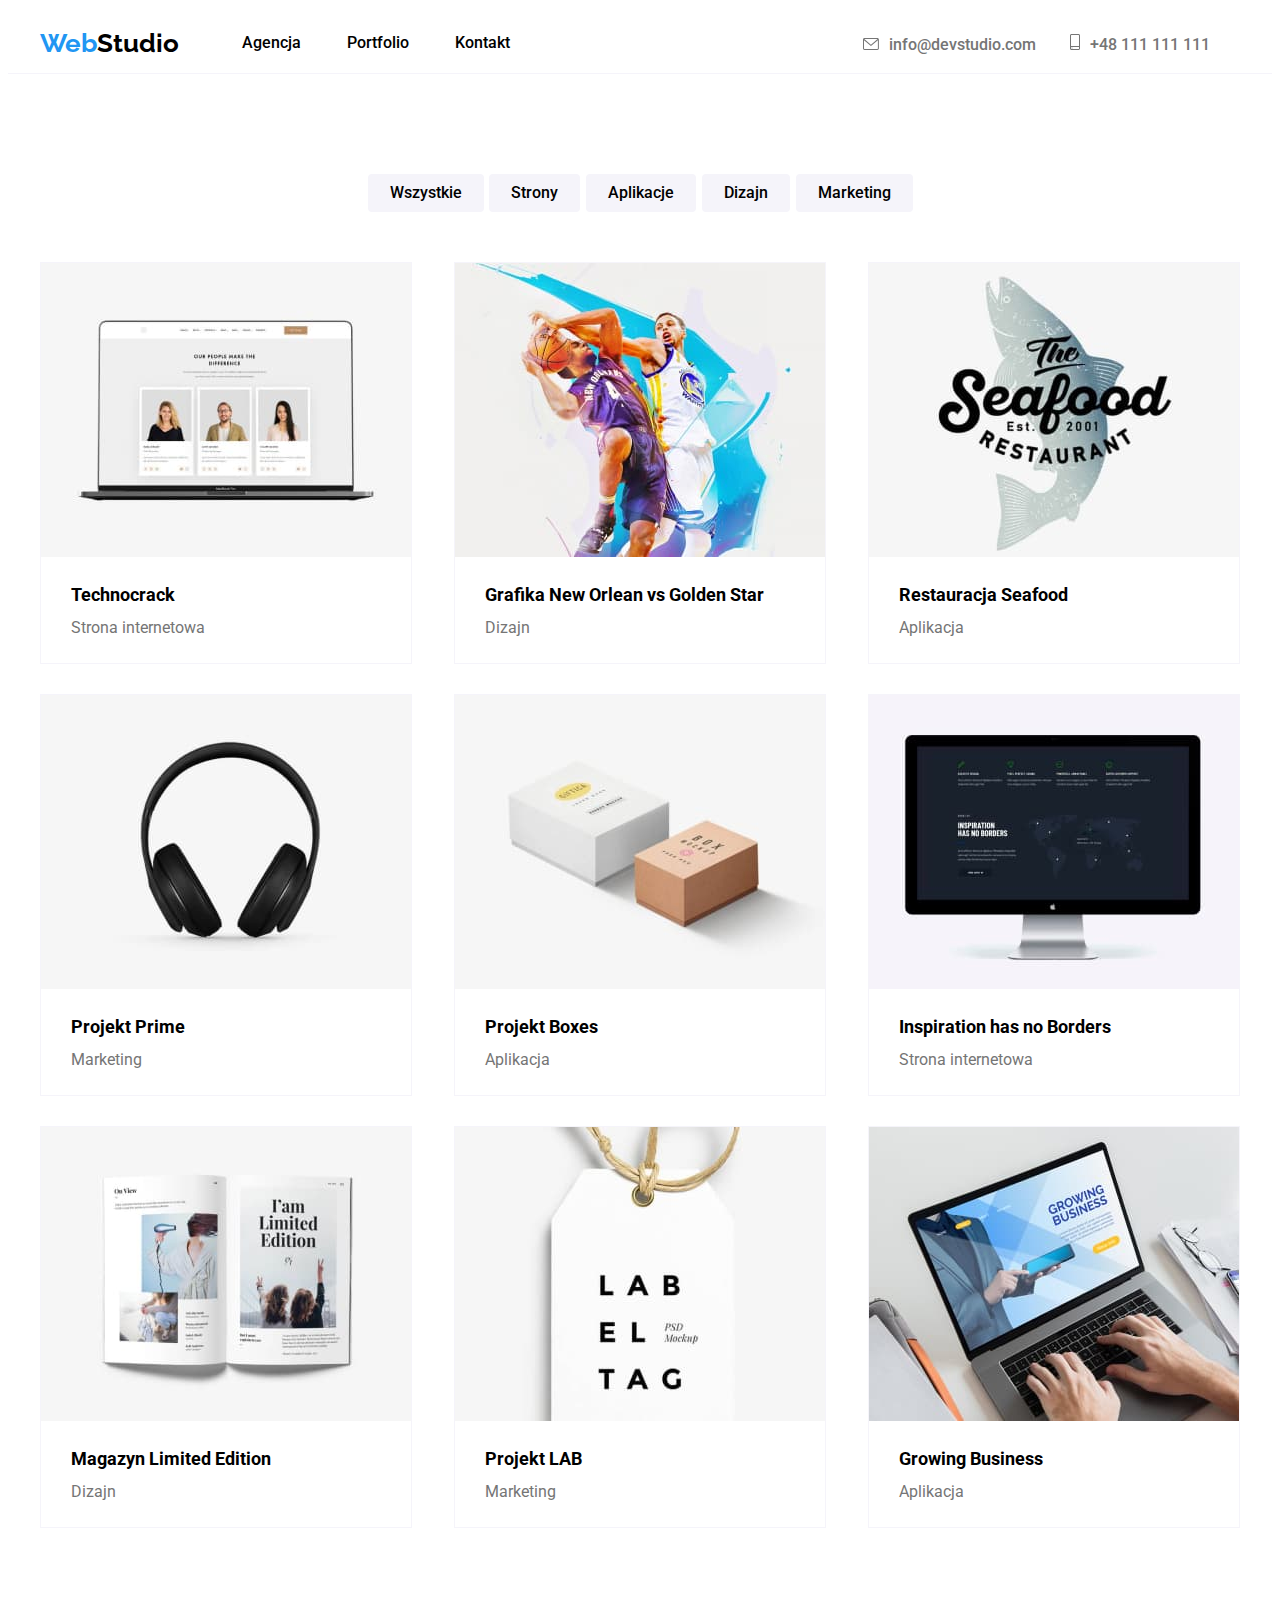
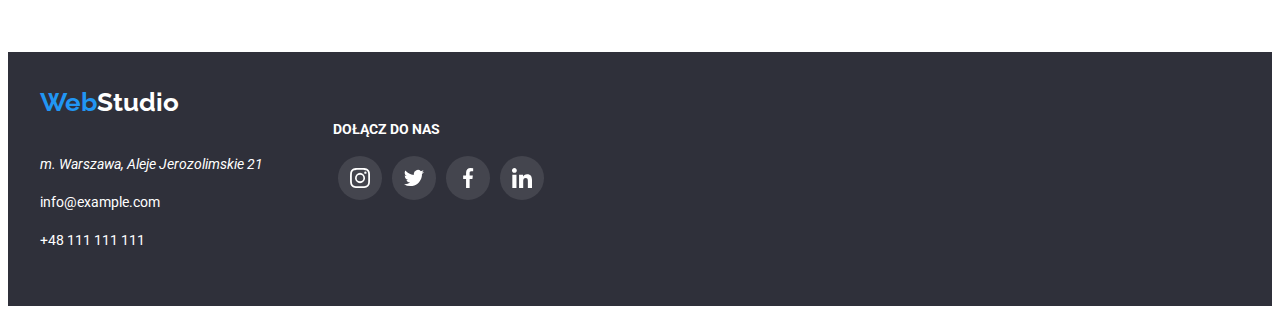
==== portfolio.html @ d62d9114 "copy 1 time" ====
<!DOCTYPE html><!--Format Pliku dla wyszukiwarki-->
<html lang="pl">
    <head>
        <title>Portfolio</title><!--Tytuł Strony-->
        <meta charset="utf-8"/><!--System kodowania-->
        <meta name="description" content="Drugie zadanie domowe"/><!--Opis strony-->
        <meta name="keywords" content="homework2, goit, fullstack, developer"/><!--Słowa klucz-->
        <link rel="stylesheet" href="https://cdnjs.cloudflare.com/ajax/libs/modern-normalize/1.1.0/modern-normalize.min.css" integrity="sha512-wpPYUAdjBVSE4KJnH1VR1HeZfpl1ub8YT/NKx4PuQ5NmX2tKuGu6U/JRp5y+Y8XG2tV+wKQpNHVUX03MfMFn9Q==" crossorigin="anonymous" referrerpolicy="no-referrer" />
        <link rel="stylesheet" href="./css/style.css"/>
        <link rel="preconnect" href="https://fonts.googleapis.com">
        <link rel="preconnect" href="https://fonts.gstatic.com" crossorigin>
        <link href="https://fonts.googleapis.com/css2?family=Raleway:wght@700&family=Roboto:wght@400;500;700;900&display=swap" rel="stylesheet">
    </head>
    <body> 
        <header><!--Nagłówek-->
            <div class="container header">
                <a class="box" href="https://bgal23.github.io/goit-markup-hw-05/">
                    <h4 class="logo"><span class="blue">Web</span>Studio</h4>
                </a><!--Główny link-->
                <nav><!--Nawigacja do podstron-->
                    <ul class="box">
                        <li class="item"><a class="link" href="https://bgal23.github.io/goit-markup-hw-05/">Agencja</a></li>
                        <li class="item"><a class="link" href="./portfolio.html">Portfolio</a></li>
                        <li class="item"><a class="link" href="./kontakt.html">Kontakt</a></li>
                    </ul>
                </nav>
                <div class="box-right">
                    <span><a class="link-2" href="mailto:info@devstudio.com"><svg width="16px" height="12px">
                                <use href="./images/icons.svg#icon-envelope"></use>
                            </svg>info@devstudio.com</a></span><!--Mail-->
                    <span><a class="link-2" href="tel:+48111111111"><svg width="10px" height="16px">
                                <use href="./images/icons.svg#icon-smartphone"></use>
                            </svg>+48 111 111 111</a></span><!--Telefon-->
                </div>
            </div>
        </header>
        <main><!--Główna-->
            <div class="box-portfolio">
                <div class="box-buttons container">
                    <button type="button">Wszystkie</button>
                    <button type="button">Strony</button>
                    <button type="button">Aplikacje</button>
                    <button type="button">Dizajn</button>
                    <button type="button">Marketing</button>
                </div>
                <section class="section-fifth">
                    <div>
                        <ul class="box container">
                            <li class="item"><img src="./images/img3.1.jpg" width="370" height="294" alt="laptop"><h4 class="font">Technocrack</h4><p class="font-2">Strona internetowa</p></li>
                            <li class="item"><img src="./images/img3.2.jpg" width="370" height="294" alt="basketball"><h4 class="font">Grafika New Orlean vs Golden Star</h4><p class="font-2">Dizajn</p></li>
                            <li class="item"><img src="./images/img3.3.jpg" width="370" height="294" alt="logo fish"><h4 class="font">Restauracja Seafood</h4><p class="font-2">Aplikacja</p></li>
                            <li class="item"><img src="./images/img3.4.jpg" width="370" height="294" alt="headphones"><h4 class="font">Projekt Prime</h4><p class="font-2">Marketing</p></li>
                            <li class="item"><img src="./images/img3.5.jpg" width="370" height="294" alt="boxes"><h4 class="font">Projekt Boxes</h4><p class="font-2">Aplikacja</p></li>
                            <li class="item"><img src="./images/img3.6.jpg" width="370" height="294" alt="monitor"><h4 class="font">Inspiration has no Borders</h4><p class="font-2">Strona internetowa</p></li>
                            <li class="item"><img src="./images/img3.7.jpg" width="370" height="294" alt="book"><h4 class="font">Magazyn Limited Edition</h4><p class="font-2">Dizajn</p></li>
                            <li class="item"><img src="./images/img3.8.jpg" width="370" height="294" alt="tag"><h4 class="font">Projekt LAB</h4><p class="font-2">Marketing</p></li>
                            <li class="item"><img src="./images/img3.9.jpg" width="370" height="294" alt="laptop"><h4 class="font">Growing Business</h4><p class="font-2">Aplikacja</p></li>
                        </ul>
                    </div>
                </section>
            </div>
        </main>
        <footer><!--Stopka-->
            <div class="footer container">
                <div>
                    <h4 class="logo"><span class="blue">Web</span>Studio</h4>
                    <address><p>m. Warszawa, Aleje Jerozolimskie 21</p></address><!--Adres-->
                    <p>info@example.com</p>
                    <p>+48 111 111 111</p>
                </div>
                <div class="box">
                    <h5 class="font">DOŁĄCZ DO NAS</h5>
                    <ul class="item">
                        <li><svg class="icon" width="44px" height="44px"><use href="./images/icons.svg#icon-instagram"></use></svg></li>
                        <li><svg class="icon" width="44px" height="44px"><use href="./images/icons.svg#icon-twitter"></use></svg></li>
                        <li><svg class="icon" width="44px" height="44px"><use href="./images/icons.svg#icon-facebook"></use></svg></li>
                        <li><svg class="icon" width="44px" height="44px"><use href="./images/icons.svg#icon-linkedin"></use></svg></li>
                    </ul>
                </div>
            </div>
        </footer>
    </body>
</html>
---- css/style.css ----
:root {
    --black-color: #000000;
    --white-color: #ffffff;
    --dark-color: #2F303A;
    --blue-color: #2196F3;
    --grey-color: #757575;
    --light-color: #F5F4FA;
    --light2-color: #AFB1B8;
} 
body {
    color: var(--grey-color);
    font-family: 'Roboto', sans-serif;
    font-size: 14px;
    font-weight: 400;
    line-height: 16px;
}

header {
    background-color: var(--white-color);
    font-weight: 500;
    color: var(--black-color);
    font-size: 16px;
    height: 80px;
}
footer {
    background: var(--dark-color);
    color: var(--white-color);
    line-height: 1.5rem;
    display: flex;
    flex-direction: column;
}
.logo {
    font-family: 'Raleway';
    font-weight: 700;
    font-size: 26px;
    line-height: 1.9375rem;
}
.logo .blue {
    color:  var(--blue-color);
}
.section-first {
    background-image: linear-gradient(rgba(47, 48, 58, 0.4),rgba(47, 48, 58, 0.4)), url(../images/background.jpg);
    background-repeat: no-repeat;
    background-position: 50%;
    background-size: 1600px;
    color: var(--white-color);
    font-weight: 900;
    font-size: 44px;
    line-height: 4.75rem;
    display: flex;
    flex-direction: column;
    justify-content: center;
    height: 600px;
    margin: auto;
    text-align: center;
    border-top: 1px solid var(--light-color);
}    
.section-first .item {
    max-width: 900px;
    margin: 100px auto 0;
}
.section-second .font{
    color: var(--black-color);
    font-weight: 700;
    text-transform: uppercase;
    padding: 0 30px 0;
}
.section-second .item {
    line-height: 1.5rem;
    padding: 0 30px;
}
.section-second .icon {
    width: 270px;
    height: 120px;
    margin-left: 25px;
    background-color: var(--light-color);
    border-radius: 4px;
} 
.section-third .big-font {
    font-weight: 700;
    font-size: 36px;
    line-height: 2.625rem;
    color: var(--black-color);
    display: flex;
    justify-content: center;
    align-items: center;
    margin: 50px;
}
.section-fourth {
    background: var(--light-color);
    font-weight: 500;
    font-size: 16px;
    line-height: 1.1875rem;
}
.section-fourth .big-font {
    font-weight: 700;
    font-size: 36px;
    line-height: 2.625rem;
    color: var(--black-color);
    display: flex;
    justify-content: center;
    align-items: center;
    margin-top: 94px;
}
.section-fourth .font {
    font-weight: 500;
    color: var(--black-color);
}
.section-4 .big-font {
    font-weight: 700;
    font-size: 36px;
    line-height: 2.625rem;
    color: var(--black-color);
    display: flex;
    justify-content: center;
    align-items: center;
    margin-top: 94px;
}
.section-4 .box {
list-style-type: none;
display: flex;
justify-content: space-between;
padding: 0;
margin-bottom: 94px;
}
.section-4 .icon {
    border: 1px solid var(--light2-color);
    fill: var(--light2-color);
    border-radius: 4px;
    cursor: pointer;
}
.section-4 .icon:hover {
    border: 1px solid var(--blue-color);
    fill: var(--blue-color);
}
.section-fifth {
    font-size: 16px;
    line-height: 1.875rem;
}
.section-fifth .font{
    font-weight: 700;
    font-size: 18px;
    line-height: 2.25rem;
    color:  var(--black-color);
    margin: 20px 0 0 30px;

}
.section-fifth .font-2{
    margin-left: 30px;
    margin:0 0 20px 30px;
}
a {
    text-decoration: none;
    color: var(--black-color);
}
.link:hover {
    color: var(--blue-color);
}
.link-2 {
    color: var(--grey-color);
    margin-right: 30px;
    fill: var(--grey-color);
}
.link-2 > svg {
    margin-right: 10px;
}
.link-2:hover {
    color: var(--blue-color);
    fill: var(--blue-color);
}
button {
    background: var(--light-color);
    color: var(--black-color);
    cursor: pointer;
    font-weight: 500;
    font-size: 16px;
    border-radius: 4px;
    border: none;
    font-family: 'Roboto', sans-serif;
    line-height: 1.625rem;
}
button:hover {
    background: var(--blue-color);
    color: var(--light-color);
}
.order {
    background: var(--blue-color);
    color: var(--light-color);
    width: 200px;
    min-height: 50px;
    margin: 30px auto 100px;
}
.container {
    width: 1200px;
    margin: 0 auto;
}
.header {
    display: flex;
    align-items: center;
    margin-top: -15px;
}
.header .box {
    display: flex;
    list-style-type: none;
}
.header .box-right {
    margin-left: auto;
}
.item {
    padding: 0 23px 0;
}
.section-second .box {
    display: flex;
    justify-content: space-between;
    align-items: flex-start;
    margin: 94px -30px 94px;
    list-style-type: none;
    padding: 0;
}
.section-third .box { 
    display: flex;
    justify-content: space-between;
    list-style-type: none;
    padding: 0;
}
.section-third .item {
    padding: 0;
}
.section-fourth .box-top {
    display: flex;
    flex-direction: column;
    margin-top: 94px;
    padding-bottom: 94px;
}
.section-fourth .box-bottom {
    display: flex;
    justify-content: space-between;
    padding: 0;
}
.box-bottom .icon {
    margin: 16px 5px 30px;
    background-color: transparent;
    fill: var(--light2-color);
    cursor: pointer;
}
.box-bottom .icon:hover {
    background-color: var(--blue-color);
    fill: var(--white-color);
    border-radius: 22px;
}
.section-fourth .item {
    padding: 0;
    display: flex;
    flex-direction: column;
    align-items: center;
    background-color: var(--white-color);
    box-shadow: 0px 1px 3px rgba(0, 0, 0, 0.12), 0px 1px 1px rgba(0, 0, 0, 0.14), 0px 2px 1px rgba(0, 0, 0, 0.2);
    border-radius: 0px 0px 4px 4px;
}
.footer {
    display: flex;
    justify-content: flex-start;
    padding-bottom: 40px;
}
.footer .font {
    font-weight: 700;
    font-size: 14px;
    line-height: 16px;
    margin-bottom: 5px;
}
.footer .box {
    display: flex;
    flex-direction: column;
    margin-left: 70px;
    justify-content: center;
}
.footer .item {
    list-style-type: none;
    display: flex;
    padding: 0;
}
.footer .icon {
    fill: var(--white-color);
    background-color: rgba(255, 255, 255, 0.1);
    border-radius: 22px;
    margin: 0 5px 0;
    cursor: pointer;
}
.footer .icon:hover {
    fill: var(--white-color);
    background-color: var(--blue-color);
    border-radius: 22px;
}
.box-portfolio {
    display: flex;
    flex-direction: column;
    border-top: 1px solid var(--light-color);
    padding: 100px 0 0 ;
}
.box-buttons {
    width: 545px;
    display: flex;
    justify-content: space-between;
    height: 38px;
}
.box-buttons button {
    padding: 0 22px 0;
}
.box-buttons button:hover {
    box-shadow: 0px 3px 1px rgba(0, 0, 0, 0.1), 0px 1px 2px rgba(0, 0, 0, 0.08), 0px 2px 2px rgba(0, 0, 0, 0.12);
}
.box-buttons button:focus {
    box-shadow: inset 1px 1px 5px rgba(0, 0, 0, 0.1), 1px 1px 5px rgba(0, 0, 0, 0.1), 0 0 0 rgba(0, 0, 0, 0.12);
}
.section-fifth .box {
    margin: 50px auto 94px;
    display: flex;
    justify-content: space-between;
    flex-wrap: wrap;
    list-style-type: none;
    padding: 0;
}
.section-fifth .item {
    padding: 0;
    border: 1px solid var(--light-color);
    display: flex;
    flex-direction: column;
    margin-bottom: 30px;
    align-items: flex-start;
    cursor: pointer;
}
.section-fifth .item:hover {
    box-shadow: 0px 1px 1px rgba(0, 0, 0, 0.12), 0px 4px 4px rgba(0, 0, 0, 0.06), 1px 4px 6px rgba(0, 0, 0, 0.16);
}
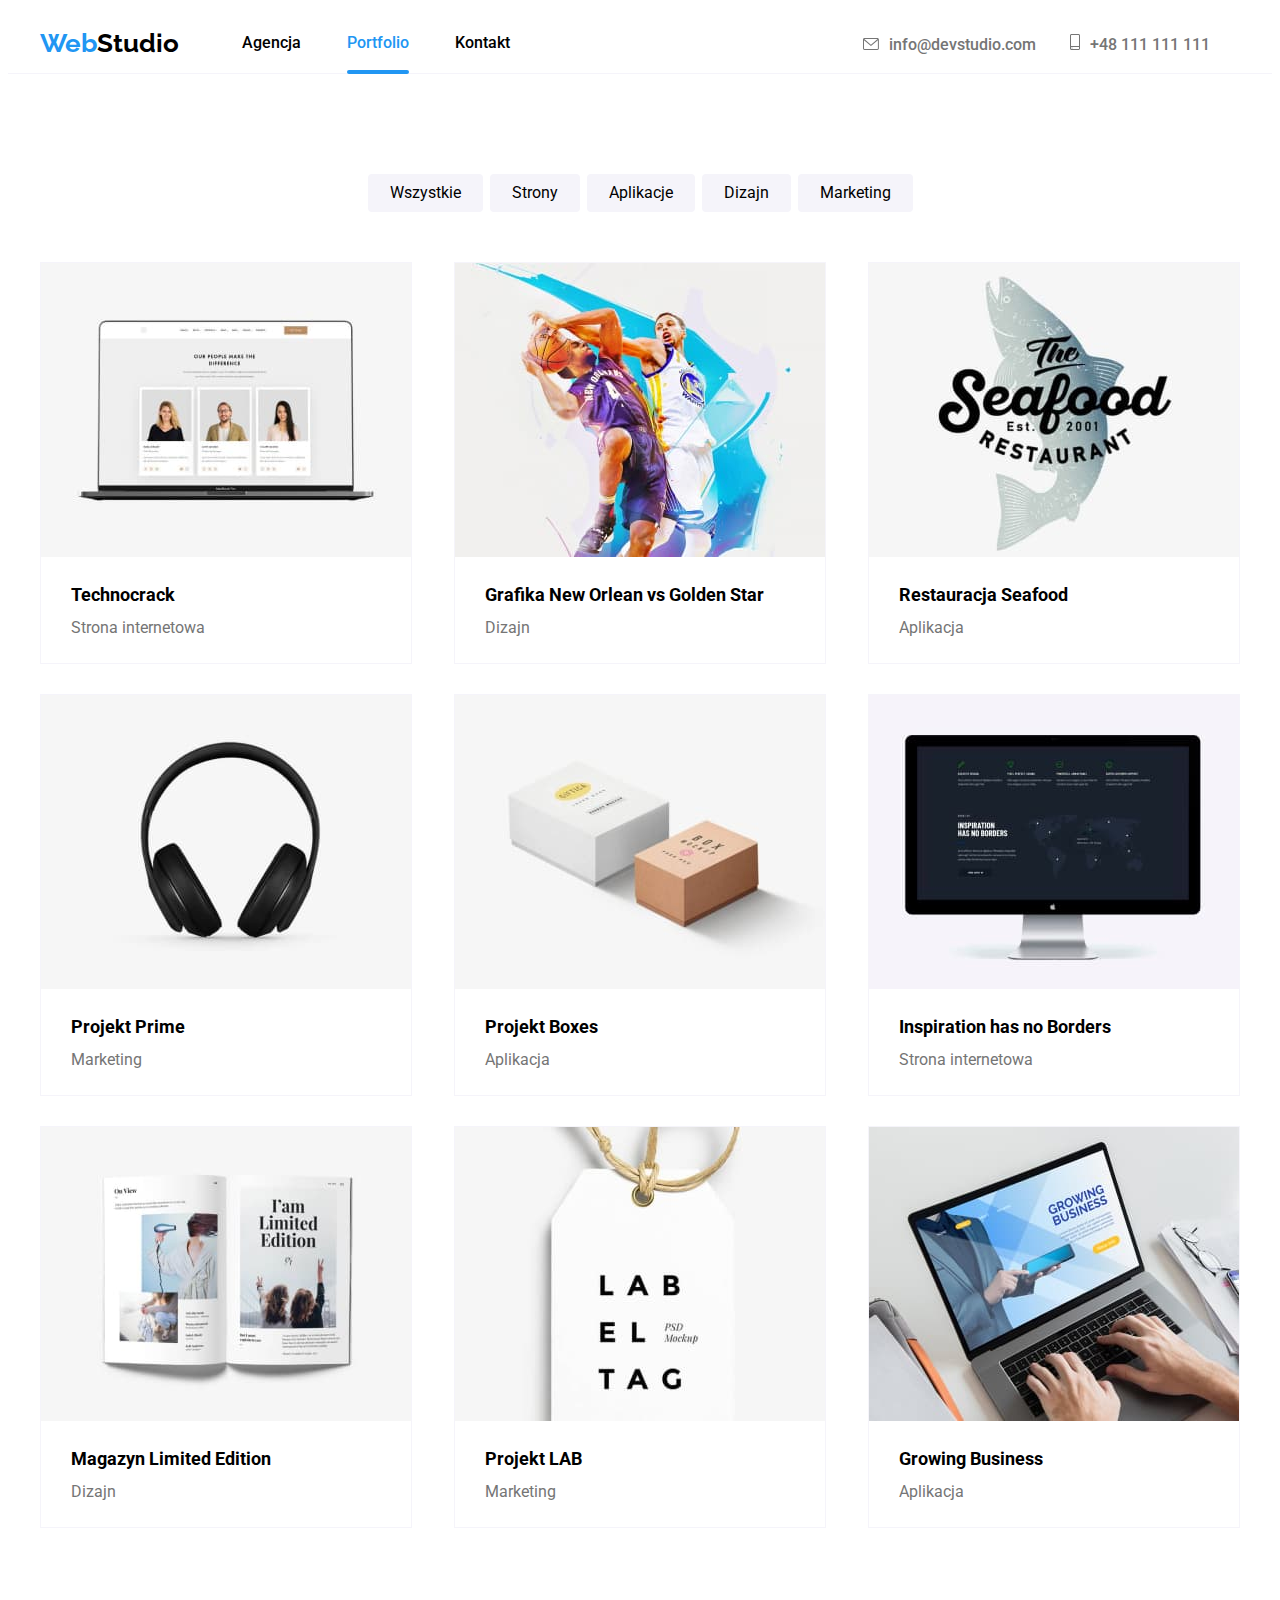
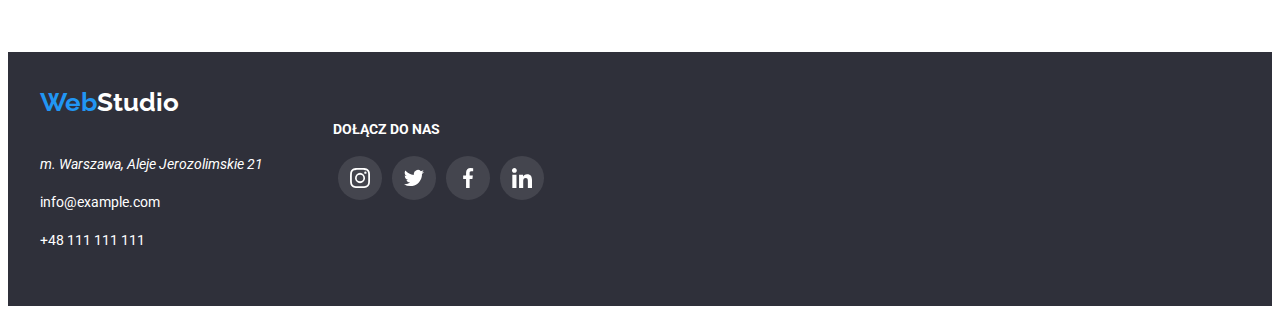
==== commit ef9a4fb6: "add animation" ====
--- a/portfolio.html
+++ b/portfolio.html
@@ -19,8 +19,8 @@
                 </a><!--Główny link-->
                 <nav><!--Nawigacja do podstron-->
                     <ul class="box">
-                        <li class="item"><a class="link" href="https://bgal23.github.io/goit-markup-hw-05/">Agencja</a></li>
-                        <li class="item"><a class="link" href="./portfolio.html">Portfolio</a></li>
+                        <li class="item "><a class="link" href="https://bgal23.github.io/goit-markup-hw-05/">Agencja</a></li>
+                        <li class="item special"><div class="line"></div><a class="link" href="./portfolio.html">Portfolio</a></li>
                         <li class="item"><a class="link" href="./kontakt.html">Kontakt</a></li>
                     </ul>
                 </nav>
--- a/css/style.css
+++ b/css/style.css
@@ -153,6 +153,9 @@
     text-decoration: none;
     color: var(--black-color);
 }
+.special a {
+    color: var(--blue-color);
+}
 .link:hover {
     color: var(--blue-color);
 }
@@ -172,7 +175,7 @@
     background: var(--light-color);
     color: var(--black-color);
     cursor: pointer;
-    font-weight: 500;
+    font-weight: 500px;
     font-size: 16px;
     border-radius: 4px;
     border: none;
@@ -209,6 +212,15 @@
 .item {
     padding: 0 23px 0;
 }
+.special .line {
+    position: relative;
+    width: 100%;
+    height: 4px;
+    margin-bottom: -4px;
+    top: 35px;
+    background-color: var(--blue-color);
+    border-radius: 2px;
+}
 .section-second .box {
     display: flex;
     justify-content: space-between;
@@ -222,9 +234,25 @@
     justify-content: space-between;
     list-style-type: none;
     padding: 0;
+    margin-bottom: -70px;
 }
 .section-third .item {
     padding: 0;
+}
+.section-third .label {
+    position: relative;
+    display: flex;
+    justify-content: center;
+    align-items: center;
+    text-transform: uppercase;
+    font-weight: 700;
+    line-height: 16px;
+    letter-spacing: .05em;
+    background-color: rgba(47, 48, 58, 0.8);
+    width: 370px;
+    height: 70px;
+    top: -73px;
+    color: var(--white-color);
 }
 .section-fourth .box-top {
     display: flex;
@@ -331,4 +359,54 @@
 }
 .section-fifth .item:hover {
     box-shadow: 0px 1px 1px rgba(0, 0, 0, 0.12), 0px 4px 4px rgba(0, 0, 0, 0.06), 1px 4px 6px rgba(0, 0, 0, 0.16);
+}
+.backdrop {
+    position: fixed;
+    height: 100%;
+    width: 100%;
+    top: 0%;
+    right: 0%;
+    animation-name: backdrop;
+    animation-duration: 3s;
+    animation-timing-function: ease-in-out;
+    animation-iteration-count: 1;
+    animation-fill-mode: forwards;
+}
+.modal {
+    position: fixed;
+    height: 581px;
+    width: 528px;
+    top: 19%;
+    right: 34%;
+    background-color:var(--white-color);
+    box-shadow: 0px 1px 3px rgba(0, 0, 0, 0.12), 0px 1px 1px rgba(0, 0, 0, 0.14), 0px 2px 1px rgba(0, 0, 0, 0.2);
+    border-radius: 4px;
+    animation-name: modal;
+    animation-duration: 1.5s;
+    animation-timing-function: ease-in-out;
+    animation-iteration-count: 1;
+    animation-fill-mode: forwards;
+}
+.is-hidden {
+    opacity: 0;
+    visibility: hidden;
+    pointer-events: none;
+}
+@keyframes backdrop {
+    0% {
+        background-color: rgba(255, 255, 255, 0)
+    }
+    100% {
+        background-color:rgba(0, 0, 0, 0.4);
+    }
+}
+@keyframes modal {
+    0% {
+        transform: scale(0);
+        background-color: rgba(255, 255, 255, 0)
+    }
+
+    100% {
+        transform: scale(1);
+    }
 }